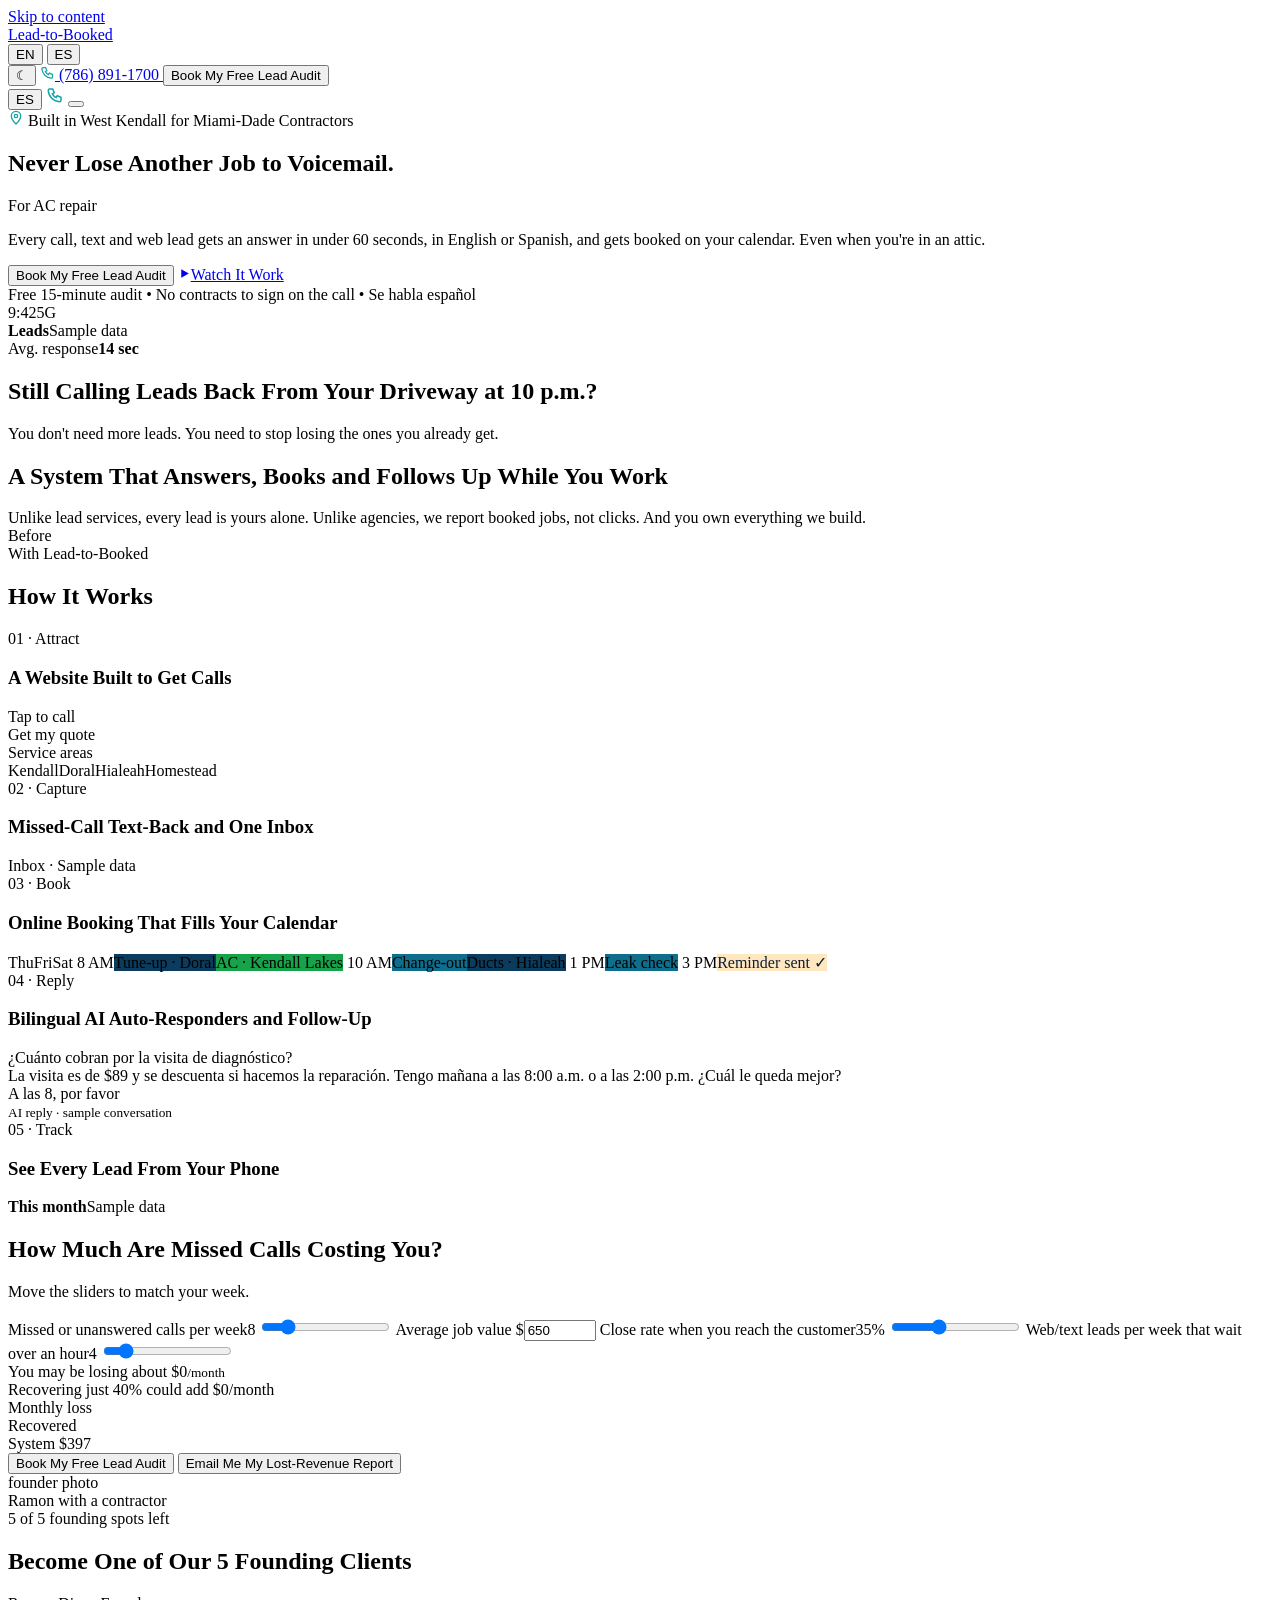
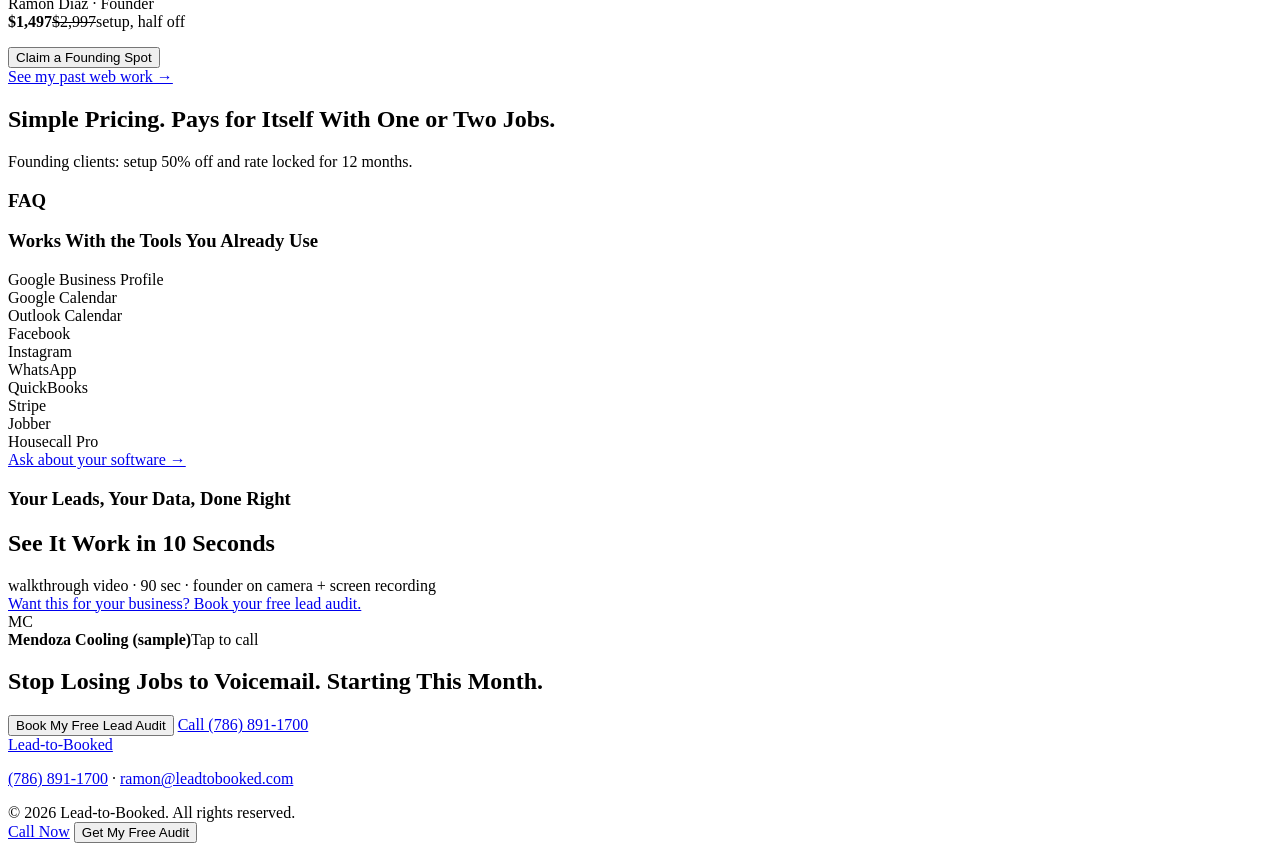
==== public/index.html @ a785ce0f "Add Lead-to-Booked landing page (static site for Netlify) Bilingual EN/ES one-page site with dark mo" ====
<!DOCTYPE html>
<html lang="en" data-theme="light">
<head>
<meta charset="utf-8">
<meta name="viewport" content="width=device-width, initial-scale=1, viewport-fit=cover">
<title>Lead-to-Booked · Never Lose Another Job to Voicemail | Miami-Dade Contractors</title>
<meta name="description" content="Every call, text and web lead answered in under 60 seconds, in English or Spanish, and booked on your calendar. Built in West Kendall for Miami-Dade contractors.">
<meta name="theme-color" content="#0B3C5D">
<link rel="icon" href="/favicon.svg" type="image/svg+xml">
<link rel="canonical" href="https://leadtobooked.com/">
<meta property="og:type" content="website">
<meta property="og:title" content="Lead-to-Booked · Never Lose Another Job to Voicemail">
<meta property="og:description" content="Missed calls turned into booked jobs, in English and Spanish. Free 15-minute lead audit for Miami-Dade contractors.">
<meta property="og:url" content="https://leadtobooked.com/">
<meta name="twitter:card" content="summary">
<script>
  // Apply saved theme/language before paint to avoid a flash.
  (function () {
    try {
      var th = localStorage.getItem('ltb-theme'); if (th) document.documentElement.setAttribute('data-theme', th);
      var lg = new URLSearchParams(location.search).get('lang') || localStorage.getItem('ltb-lang');
      if (lg === 'es' || lg === 'en') document.documentElement.lang = lg;
    } catch (e) {}
  })();
</script>
<link rel="preconnect" href="https://fonts.googleapis.com">
<link rel="preconnect" href="https://fonts.gstatic.com" crossorigin>
<link href="https://fonts.googleapis.com/css2?family=DM+Serif+Display&family=Inter:wght@300;400;500;600;700&display=swap" rel="stylesheet">
<link rel="stylesheet" href="/assets/css/styles.css">
<script type="application/ld+json">
{
  "@context": "https://schema.org",
  "@type": "ProfessionalService",
  "name": "Lead-to-Booked",
  "url": "https://leadtobooked.com/",
  "telephone": "+1-786-891-1700",
  "email": "ramon@leadtobooked.com",
  "areaServed": ["Kendall", "West Kendall", "Doral", "Hialeah", "Homestead", "Miami-Dade County"],
  "availableLanguage": ["English", "Spanish"],
  "founder": { "@type": "Person", "name": "Ramon Diaz" }
}
</script>
</head>
<body>
<a class="skip" href="#main" data-t="skip">Skip to content</a>

<!-- ================= Header ================= -->
<header class="hdr">
  <div class="hdr-in">
    <a href="#top" class="logo" aria-label="Lead-to-Booked home">
      <span class="logo-mark" aria-hidden="true"></span>
      <span class="logo-text">Lead-to-Booked</span>
    </a>
    <nav class="nav desk-only" aria-label="Main" data-list="nav"></nav>
    <div class="hdr-actions desk-only">
      <div class="lang-sw" role="group" aria-label="Language">
        <button type="button" data-set-lang="en" aria-pressed="true" aria-label="English">EN</button>
        <button type="button" data-set-lang="es" aria-pressed="false" aria-label="Español">ES</button>
      </div>
      <button type="button" class="icon-btn" data-toggle-theme aria-label="Toggle dark mode"><span data-theme-icon>☾</span></button>
      <a href="tel:+17868911700" class="phone">
        <span class="phone-dot" aria-hidden="true"><svg width="15" height="15" viewBox="0 0 24 24" fill="none" stroke="#14A3A8" stroke-width="2"><path d="M5 4h4l2 5-2.5 1.5a11 11 0 005 5L15 13l5 2v4a2 2 0 01-2 2A16 16 0 013 6a2 2 0 012-2"/></svg></span>
        <span class="phone-num">(786) 891-1700</span>
      </a>
      <button type="button" class="btn btn-cta" data-open-modal data-t="cta">Book My Free Lead Audit</button>
    </div>
    <div class="hdr-spacer mob-only"></div>
    <button type="button" class="mob-ctl mob-only" data-toggle-lang aria-label="Language / Idioma"><span data-other-lang>ES</span></button>
    <a href="tel:+17868911700" class="mob-ctl mob-call mob-only" aria-label="Call (786) 891-1700"><svg width="18" height="18" viewBox="0 0 24 24" fill="none" stroke="#14A3A8" stroke-width="2"><path d="M5 4h4l2 5-2.5 1.5a11 11 0 005 5L15 13l5 2v4a2 2 0 01-2 2A16 16 0 013 6a2 2 0 012-2"/></svg></a>
    <button type="button" class="mob-ctl burger mob-only" data-toggle-menu aria-label="Menu" aria-expanded="false" aria-controls="mmenu"><span></span><span></span><span></span></button>
  </div>
</header>

<div class="mmenu" id="mmenu" hidden>
  <nav aria-label="Mobile" data-list="nav" style="display:contents"></nav>
  <button type="button" class="btn btn-outline" data-toggle-theme><span data-theme-icon>☾</span>&nbsp;<span data-t="theme">Theme</span></button>
</div>

<main id="main">
<!-- ================= Hero ================= -->
<section id="top" class="hero">
  <div class="hero-in">
    <div class="hero-copy">
      <span class="badge">
        <svg width="16" height="16" viewBox="0 0 24 24" fill="none" stroke="#14A3A8" stroke-width="2" style="flex:none" aria-hidden="true"><path d="M12 21s-7-6.5-7-12a7 7 0 0114 0c0 5.5-7 12-7 12z"/><circle cx="12" cy="9" r="2.5"/></svg>
        <span data-t="badge">Built in West Kendall for Miami-Dade Contractors</span>
      </span>
      <div>
        <h1 data-t="h.0">Never Lose Another Job to Voicemail.</h1>
        <div class="for-line"><span data-t="forPre">For</span> <span class="trade" data-trade aria-live="off">AC repair</span></div>
      </div>
      <p class="hero-sub" data-t="heroSub">Every call, text and web lead gets an answer in under 60 seconds, in English or Spanish, and gets booked on your calendar. Even when you're in an attic.</p>
      <div class="hero-ctas">
        <button type="button" class="btn btn-cta btn-lg" data-open-modal data-t="cta">Book My Free Lead Audit</button>
        <a href="#demo" class="btn btn-outline btn-lg"><svg width="13" height="13" viewBox="0 0 24 24" fill="currentColor" aria-hidden="true"><path d="M6 4l14 8-14 8z"/></svg><span data-t="watch">Watch It Work</span></a>
      </div>
      <div class="micro" data-t="micro">Free 15-minute audit • No contracts to sign on the call • Se habla español</div>
      <div class="guar" data-list="guar"></div>
    </div>

    <div class="hero-vis" aria-hidden="true">
      <div class="phone-frame">
        <div class="phone-screen">
          <div class="status-bar"><span>9:42</span><span class="notch"></span><span>5G</span></div>
          <div class="feed-head"><b data-t="leads">Leads</b><span data-t="sample">Sample data</span></div>
          <div class="feed" data-list="feed"></div>
        </div>
      </div>
      <div class="float-stat"><span data-t="avgResp">Avg. response</span><b>14 sec</b></div>
    </div>
  </div>
</section>

<!-- ================= Problem ================= -->
<section class="section bg-alt problem">
  <div class="wrap">
    <h2 class="h2" data-t="probH2">Still Calling Leads Back From Your Driveway at 10 p.m.?</h2>
    <div class="pains" data-list="pains"></div>
    <p class="bridge" data-t="bridge">You don't need more leads. You need to stop losing the ones you already get.</p>
  </div>
</section>

<!-- ================= Solution ================= -->
<section class="section">
  <div class="wrap split">
    <div class="stack">
      <h2 class="h2" data-t="solH2">A System That Answers, Books and Follows Up While You Work</h2>
      <div class="stack" data-list="solP"></div>
      <div class="uvp" data-t="uvp">Unlike lead services, every lead is yours alone. Unlike agencies, we report booked jobs, not clicks. And you own everything we build.</div>
    </div>
    <div class="stack">
      <div class="card ba">
        <div class="ba-label-bad" data-t="before">Before</div>
        <div data-list="beforeS"></div>
      </div>
      <div class="card ba ba-after">
        <div class="eyebrow" data-t="after">With Lead-to-Booked</div>
        <div class="after-flow" data-list="afterS"></div>
      </div>
    </div>
  </div>
</section>

<!-- ================= How it works ================= -->
<section id="how" class="section bg-alt how">
  <div class="wrap">
    <div class="how-head">
      <h2 class="h2 center" data-t="howH2">How It Works</h2>
      <div class="stepper" data-list="steps"></div>
    </div>

    <div class="feature">
      <div class="feature-copy">
        <div class="eyebrow" data-t="f1.k">01 · Attract</div>
        <h3 data-t="f1.title">A Website Built to Get Calls</h3>
        <p class="p17" data-t="f1.body"></p>
        <div class="metric" data-t="f1.metric"></div>
      </div>
      <div class="card feature-vis vis-site" aria-hidden="true">
        <div class="mini-phone">
          <div class="mini-hero"><i></i><i></i></div>
          <div class="mini-body">
            <div class="mini-cta" data-t="tapCall">Tap to call</div>
            <div class="mini-field"></div><div class="mini-field"></div>
            <div class="mini-btn" data-t="getQuote">Get my quote</div>
            <div class="mini-lbl" data-t="areas">Service areas</div>
            <div class="mini-tags"><span>Kendall</span><span>Doral</span><span>Hialeah</span><span>Homestead</span></div>
          </div>
        </div>
      </div>
    </div>

    <div class="feature rev">
      <div class="feature-copy">
        <div class="eyebrow" data-t="f2.k">02 · Capture</div>
        <h3 data-t="f2.title">Missed-Call Text-Back and One Inbox</h3>
        <p class="p17" data-t="f2.body"></p>
        <div class="metric" data-t="f2.metric"></div>
      </div>
      <div class="card feature-vis vis-inbox" aria-hidden="true">
        <div class="inbox-h"><span data-t="inbox" style="font:inherit;color:inherit">Inbox</span> <span>· <span data-t="sample">Sample data</span></span></div>
        <div data-list="inbox"></div>
      </div>
    </div>

    <div class="feature">
      <div class="feature-copy">
        <div class="eyebrow" data-t="f3.k">03 · Book</div>
        <h3 data-t="f3.title">Online Booking That Fills Your Calendar</h3>
        <p class="p17" data-t="f3.body"></p>
        <div class="metric" data-t="f3.metric"></div>
      </div>
      <div class="card feature-vis vis-cal" aria-hidden="true">
        <span></span><span class="d" data-t="calDays.0">Thu</span><span class="d" data-t="calDays.1">Fri</span><span class="d" data-t="calDays.2">Sat</span>
        <span class="h">8 AM</span><span class="ev" style="background:#0B3C5D">Tune-up · Doral</span><span class="ev" style="background:#16A34A">AC · Kendall Lakes</span><span class="e"></span>
        <span class="h">10 AM</span><span class="e"></span><span class="ev" style="background:#0E6E8C">Change-out</span><span class="ev" style="background:#0B3C5D">Ducts · Hialeah</span>
        <span class="h">1 PM</span><span class="ev" style="background:#0E6E8C">Leak check</span><span class="e"></span><span class="e"></span>
        <span class="h">3 PM</span><span class="e"></span><span class="ev" style="background:#FFE7BF;color:#0F1E33" data-t="reminder">Reminder sent ✓</span><span class="e"></span>
      </div>
    </div>

    <div class="feature rev">
      <div class="feature-copy">
        <div class="eyebrow" data-t="f4.k">04 · Reply</div>
        <h3 data-t="f4.title">Bilingual AI Auto-Responders and Follow-Up</h3>
        <p class="p17" data-t="f4.body"></p>
        <div class="metric" data-t="f4.metric"></div>
      </div>
      <div class="card feature-vis vis-chat" aria-hidden="true">
        <div class="bub me">¿Cuánto cobran por la visita de diagnóstico?</div>
        <div class="bub them">La visita es de $89 y se descuenta si hacemos la reparación. Tengo mañana a las 8:00 a.m. o a las 2:00 p.m. ¿Cuál le queda mejor?</div>
        <div class="bub me">A las 8, por favor</div>
        <small data-t="aiSample">AI reply · sample conversation</small>
      </div>
    </div>

    <div class="feature">
      <div class="feature-copy">
        <div class="eyebrow" data-t="f5.k">05 · Track</div>
        <h3 data-t="f5.title">See Every Lead From Your Phone</h3>
        <p class="p17" data-t="f5.body"></p>
        <div class="metric" data-t="f5.metric"></div>
      </div>
      <div class="card feature-vis vis-dash" aria-hidden="true">
        <div class="dash-h"><b data-t="dash.title">This month</b><span data-t="sample">Sample data</span></div>
        <div class="dash-grid" data-list="dash"></div>
      </div>
    </div>
  </div>
</section>

<!-- ================= Calculator ================= -->
<section id="calculator" class="section calc">
  <div class="wrap">
    <div class="center">
      <h2 class="h2" data-t="calcH2">How Much Are Missed Calls Costing You?</h2>
      <p class="calc-sub" data-t="calcSub">Move the sliders to match your week.</p>
    </div>
    <div class="card calc-box">
      <div class="calc-in">
        <label><span class="calc-lbl"><span data-t="c1">Missed or unanswered calls per week</span><output data-out="missed">8</output></span>
          <input type="range" min="0" max="50" value="8" data-calc="missed"></label>
        <label><span class="calc-lbl"><span data-t="c2">Average job value</span></span>
          <span class="money"><span>$</span><input type="number" inputmode="numeric" min="50" max="50000" value="650" data-calc="job"></span></label>
        <label><span class="calc-lbl"><span data-t="c3">Close rate when you reach the customer</span><output><span data-out="close">35</span>%</output></span>
          <input type="range" min="10" max="80" value="35" data-calc="close"></label>
        <label><span class="calc-lbl"><span data-t="c4">Web/text leads per week that wait over an hour</span><output data-out="slow">4</output></span>
          <input type="range" min="0" max="30" value="4" data-calc="slow"></label>
      </div>
      <div class="calc-out" aria-live="polite">
        <div><span class="lbl" data-t="lose">You may be losing about</span>
          <span class="big-loss"><span data-out="lostM">$0</span><small data-t="perMo">/month</small></span>
          <span class="yr" data-out="lostY"></span></div>
        <div><span class="lbl" data-t="recover">Recovering just 40% could add</span>
          <span class="rec"><span data-out="recM">$0</span><span data-t="perMo">/month</span></span></div>
        <div class="bars" aria-hidden="true">
          <div class="bar-row"><span data-t="barLoss">Monthly loss</span><i data-bar="lost" style="background:#F2545B"></i></div>
          <div class="bar-row"><span data-t="barRec">Recovered</span><i data-bar="rec" style="background:#16A34A"></i></div>
          <div class="bar-row"><span data-t="barFee">System $397</span><i data-bar="fee" style="background:#14A3A8"></i></div>
        </div>
        <div class="payback" data-out="payback"></div>
        <div class="btn-row">
          <button type="button" class="btn btn-cta" data-open-modal data-t="cta">Book My Free Lead Audit</button>
          <button type="button" class="btn btn-outline btn-wrap" data-open-modal data-t="report">Email Me My Lost-Revenue Report</button>
        </div>
        <div class="fine" data-t="disclaimer"></div>
      </div>
    </div>
  </div>
</section>

<!-- ================= Founding clients ================= -->
<section id="about" class="section bg-alt">
  <div class="wrap split">
    <div class="photo-ph">founder photo<br>Ramon with a contractor</div>
    <div class="stack">
      <div class="spots" data-spots>5 of 5 founding spots left</div>
      <h2 class="h2" data-t="foundH2">Become One of Our 5 Founding Clients</h2>
      <p class="p17" data-t="bio"></p>
      <div class="founder-name">Ramon Diaz · <span data-t="founder">Founder</span></div>
      <div class="card offer">
        <div class="offer-price"><b>$1,497</b><s>$2,997</s><span data-t="halfOff">setup, half off</span></div>
        <p data-t="foundTerms"></p>
        <button type="button" class="btn btn-cta" data-open-modal data-t="claim">Claim a Founding Spot</button>
      </div>
      <a href="#" class="lnk" data-t="portfolio">See my past web work →</a>
    </div>
  </div>
</section>

<!-- ================= Pricing ================= -->
<section id="pricing" class="section pricing">
  <div class="wrap">
    <h2 class="h2 center" data-t="priceH2">Simple Pricing. Pays for Itself With One or Two Jobs.</h2>
    <div class="banner" data-t="banner">Founding clients: setup 50% off and rate locked for 12 months.</div>
    <div class="tiers" data-list="tiers"></div>
    <div class="guar-row" data-list="guarRow"></div>
    <div id="faq" class="faq">
      <h3 data-t="faqH">FAQ</h3>
      <div data-list="faqs"></div>
      <p class="usage" data-t="usage"></p>
    </div>
  </div>
</section>

<!-- ================= Integrations & Trust ================= -->
<section class="bg-alt">
  <div class="wrap split trust-sec">
    <div class="stack">
      <h3 data-t="intH">Works With the Tools You Already Use</h3>
      <div class="ints">
        <div>Google Business Profile</div><div>Google Calendar</div><div>Outlook Calendar</div><div>Facebook</div><div>Instagram</div>
        <div>WhatsApp</div><div>QuickBooks</div><div>Stripe</div><div>Jobber</div><div>Housecall Pro</div>
      </div>
      <a href="#" class="lnk" data-open-modal data-t="askSoft">Ask about your software →</a>
    </div>
    <div class="stack">
      <h3 data-t="trustH">Your Leads, Your Data, Done Right</h3>
      <div class="trust-list" data-list="trust"></div>
    </div>
  </div>
</section>

<!-- ================= Live demo ================= -->
<section id="demo" class="section">
  <div class="wrap split">
    <div class="stack">
      <h2 class="h2" data-t="demoH2">See It Work in 10 Seconds</h2>
      <p class="p17" data-t="demoP"></p>
      <div class="demo-steps" data-list="demoSteps"></div>
      <div class="video-ph" data-t="videoPh">walkthrough video · 90 sec · founder on camera + screen recording</div>
      <a href="#" class="lnk" data-open-modal data-t="demoLink">Want this for your business? Book your free lead audit.</a>
    </div>
    <div class="demo-phone">
      <div class="phone-frame">
        <div class="phone-screen">
          <div class="demo-top">
            <span class="demo-av" aria-hidden="true">MC</span>
            <div><b>Mendoza Cooling (<span data-t="sampleLc">sample</span>)</b><span data-demo-status>Tap to call</span></div>
          </div>
          <div class="demo-body" aria-live="polite" data-demo-body></div>
        </div>
      </div>
    </div>
  </div>
</section>

<!-- ================= Final CTA ================= -->
<section class="final">
  <div class="final-in">
    <h2 data-t="finalH2">Stop Losing Jobs to Voicemail. Starting This Month.</h2>
    <p data-t="finalP"></p>
    <div class="btns">
      <button type="button" class="btn btn-cta btn-xl" data-open-modal data-t="cta">Book My Free Lead Audit</button>
      <a href="tel:+17868911700" class="btn btn-white btn-xl" data-t="callNum">Call (786) 891-1700</a>
    </div>
    <div class="final-trust" data-list="finalTrust"></div>
  </div>
</section>
</main>

<!-- ================= Footer ================= -->
<footer class="foot">
  <div class="wrap">
    <div class="foot-grid">
      <div class="foot-brand">
        <a href="#top" class="logo"><span class="logo-mark" aria-hidden="true"></span><span class="logo-text" style="font-size:16px">Lead-to-Booked</span></a>
        <p data-t="tagline"></p>
        <p data-t="area"></p>
        <p class="contact"><a href="tel:+17868911700">(786) 891-1700</a> · <a href="mailto:ramon@leadtobooked.com">ramon@leadtobooked.com</a></p>
      </div>
      <div style="display:contents" data-list="footCols"></div>
    </div>
    <div class="foot-bot">© <span data-year>2026</span> Lead-to-Booked. <span data-t="rights">All rights reserved.</span></div>
  </div>
</footer>

<!-- ================= Mobile sticky bar ================= -->
<div class="mbar">
  <a href="tel:+17868911700" class="btn btn-outline" data-t="callNow">Call Now</a>
  <button type="button" class="btn btn-cta" data-open-modal data-t="getAudit">Get My Free Audit</button>
</div>

<!-- ================= Booking modal (Netlify Form) ================= -->
<div class="modal" id="modal" hidden>
  <div class="dialog" role="dialog" aria-modal="true" aria-labelledby="modal-title">
    <div class="dialog-h">
      <div><span class="eyebrow" data-step-label>Step 1 of 2</span><h2 id="modal-title" data-t="modalH">Book Your Free Lead Audit</h2></div>
      <button type="button" class="close-x" data-close-modal aria-label="Close">×</button>
    </div>

    <form name="lead-audit" method="POST" action="/thanks.html" data-netlify="true" netlify-honeypot="bot-field" id="audit-form" novalidate>
      <input type="hidden" name="form-name" value="lead-audit">
      <p hidden><label>Don't fill this out: <input name="bot-field"></label></p>
      <input type="hidden" name="preferred_language" value="en">
      <input type="hidden" name="site_language" value="en">
      <input type="hidden" name="audit_day" value="">
      <input type="hidden" name="audit_time" value="">

      <fieldset class="form-step" data-step="1">
        <legend class="sr-only" data-t="modalH">Book Your Free Lead Audit</legend>
        <div class="fields">
          <label><span data-t="fields.0.label">Full name</span><input type="text" name="name" autocomplete="name" required data-ph="fields.0.ph" placeholder="Carlos Mendoza"></label>
          <label><span data-t="fields.1.label">Mobile phone</span><input type="tel" name="phone" autocomplete="tel" required data-ph="fields.1.ph" placeholder="(305) 555-0100"></label>
          <label><span data-t="fields.2.label">Email</span><input type="email" name="email" autocomplete="email" required data-ph="fields.2.ph" placeholder="you@company.com"></label>
          <label><span data-t="fields.3.label">Business name</span><input type="text" name="business" autocomplete="organization" data-ph="fields.3.ph" placeholder="Mendoza Cooling &amp; Air"></label>
          <label><span data-t="trade">Trade</span>
            <select name="trade"><option>AC/HVAC</option><option>Plumbing</option><option>Roofing</option><option>Pool</option><option>Remodeling</option><option>Electrical</option><option>Other</option></select></label>
          <label><span data-t="missedWk">Missed calls per week</span>
            <select name="missed_calls_per_week"><option value="0-5">0–5</option><option value="6-15">6–15</option><option value="16+">16+</option><option value="not-sure" data-t="notSure">Not sure</option></select></label>
        </div>
        <div class="pref" role="group"><span data-t="prefLang">Preferred language</span>
          <button type="button" class="chip-btn" data-flang="en" aria-pressed="true">English</button>
          <button type="button" class="chip-btn" data-flang="es" aria-pressed="false">Español</button>
        </div>
        <label class="consent"><input type="checkbox" name="sms_consent" value="yes"><span data-t="consent">I agree to get text messages from Lead-to-Booked about my audit. Message and data rates may apply. Reply STOP to opt out.</span></label>
        <p class="form-err" data-err1 role="alert" hidden></p>
        <button type="button" class="btn btn-cta btn-lg" data-next data-t="pickTime">Pick a Time →</button>
        <div class="form-links"><a href="#" data-t="privacy">Privacy Policy</a> · <a href="#" data-t="smsTerms">SMS Terms</a></div>
      </fieldset>

      <fieldset class="form-step" data-step="2" hidden>
        <legend class="sr-only">Pick a time</legend>
        <div class="days" role="group" aria-label="Day" data-list="days"></div>
        <div class="slots" role="group" aria-label="Time" data-list="slots"></div>
        <label class="inperson"><input type="checkbox" name="in_person_visit" value="yes"><span data-t="inPerson">I'd rather have an in-person visit</span></label>
        <p class="form-err" data-err2 role="alert" hidden></p>
        <div class="step-nav">
          <button type="button" class="btn btn-outline" data-back aria-label="Back">←</button>
          <button type="submit" class="btn btn-cta" data-submit data-t="confirmBtn">Confirm My Audit</button>
        </div>
      </fieldset>
    </form>

    <div class="done" data-step="3" aria-live="polite" hidden>
      <i aria-hidden="true">✓</i>
      <b data-t="youBooked">You're booked.</b>
      <span data-confirm-text></span>
      <button type="button" class="btn btn-outline" data-close-modal data-t="done">Done</button>
    </div>
  </div>
</div>

<script src="/assets/js/i18n.js"></script>
<script src="/assets/js/main.js"></script>
</body>
</html>
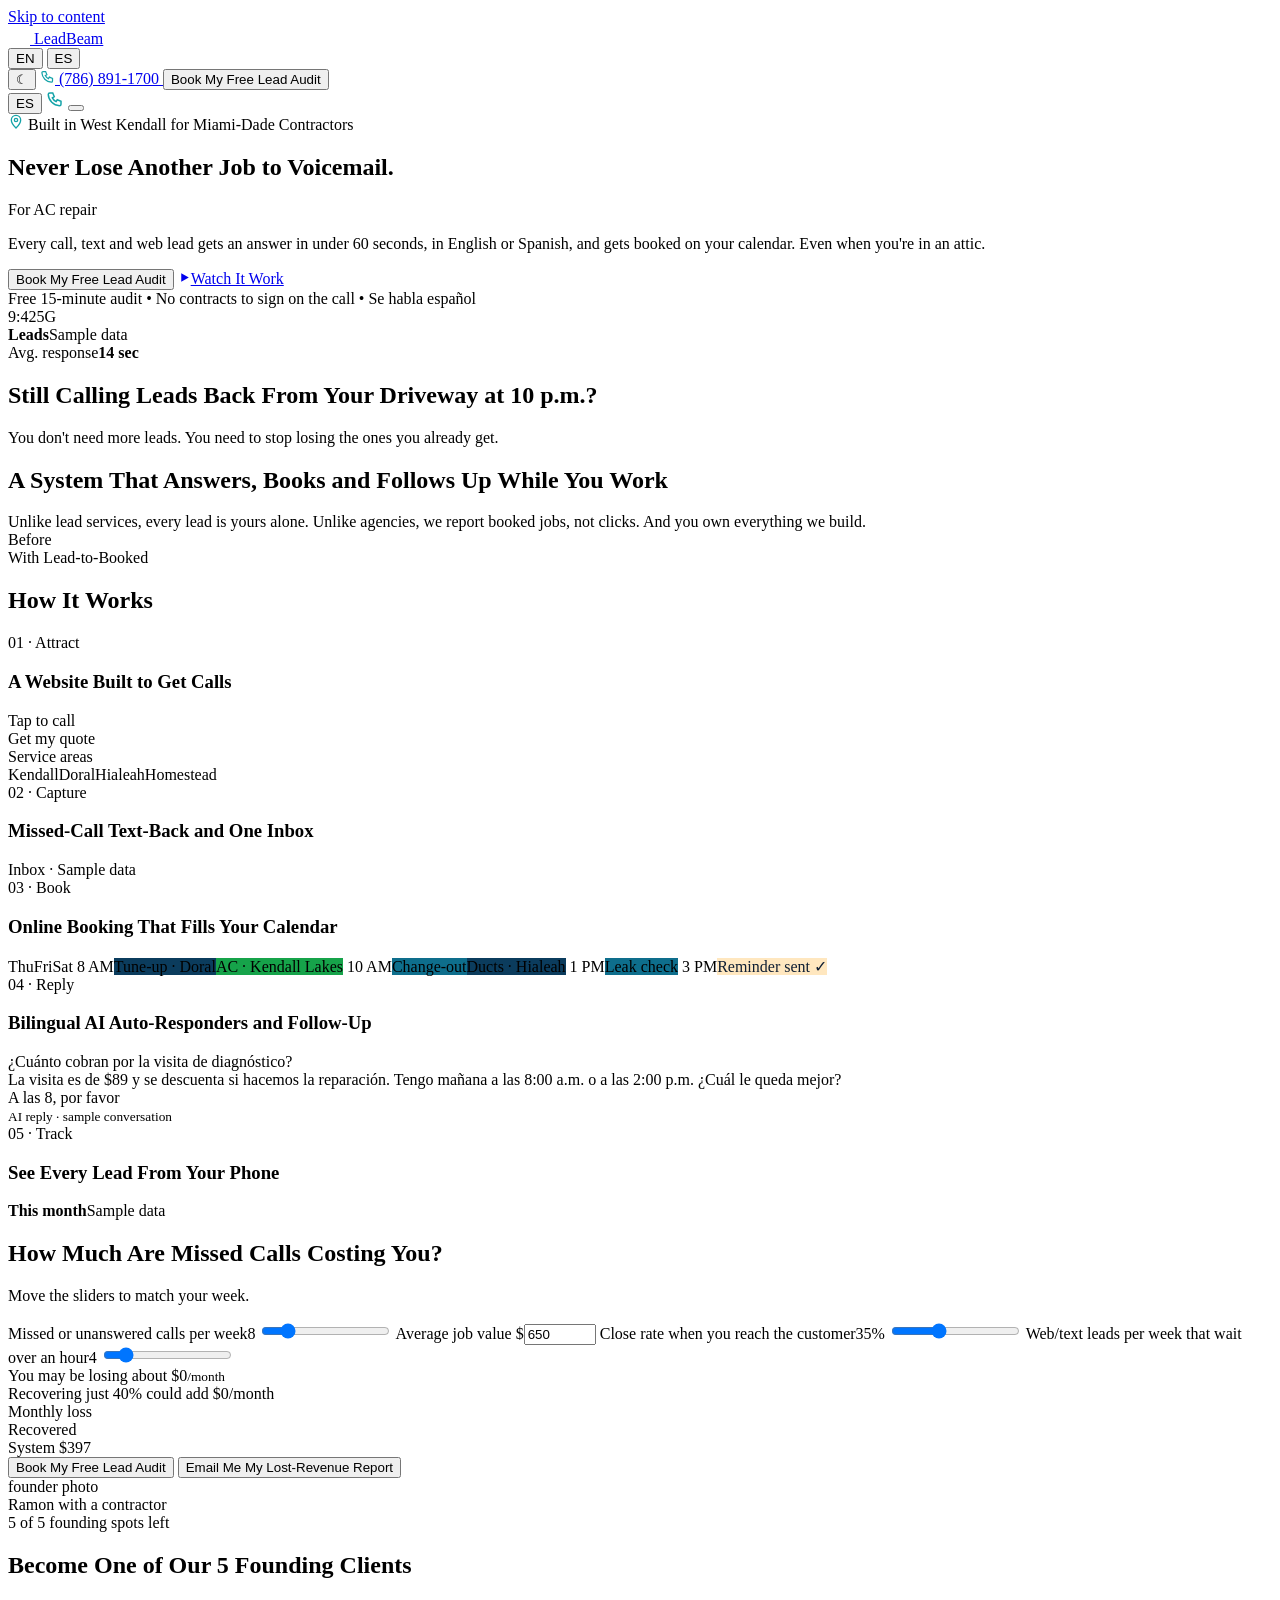
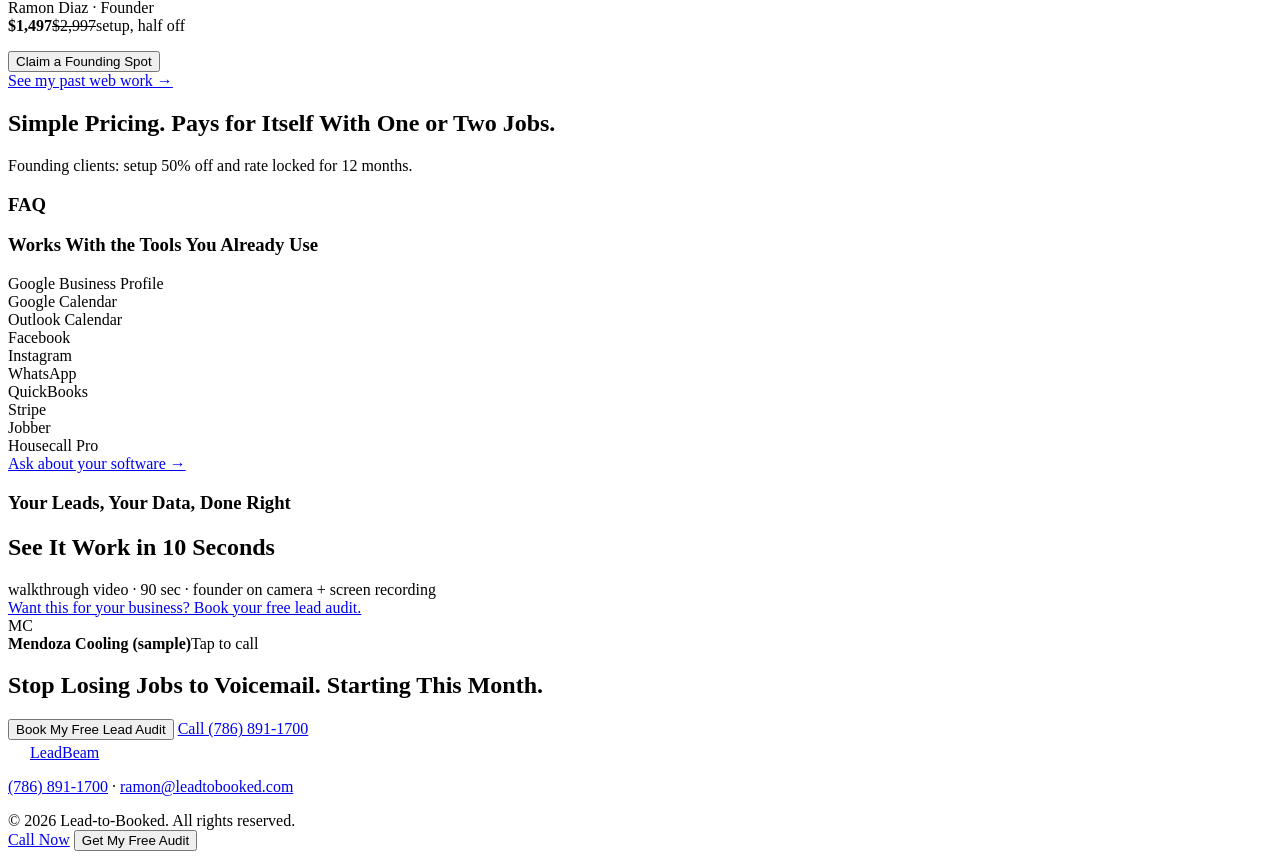
==== commit e285cd24: "Replace logo with LeadBeam wordmark (option B1) - Header and footer on the landing page and Word2Vec" ====
--- a/public/index.html
+++ b/public/index.html
@@ -7,12 +7,18 @@
 <meta name="description" content="Every call, text and web lead answered in under 60 seconds, in English or Spanish, and booked on your calendar. Built in West Kendall for Miami-Dade contractors.">
 <meta name="theme-color" content="#0B3C5D">
 <link rel="icon" href="/favicon.svg" type="image/svg+xml">
+<link rel="icon" href="/favicon-32.png" sizes="32x32" type="image/png">
+<link rel="apple-touch-icon" href="/apple-touch-icon.png">
 <link rel="canonical" href="https://leadtobooked.com/">
 <meta property="og:type" content="website">
 <meta property="og:title" content="Lead-to-Booked · Never Lose Another Job to Voicemail">
 <meta property="og:description" content="Missed calls turned into booked jobs, in English and Spanish. Free 15-minute lead audit for Miami-Dade contractors.">
 <meta property="og:url" content="https://leadtobooked.com/">
-<meta name="twitter:card" content="summary">
+<meta property="og:image" content="https://leadtobooked.com/og-image.png">
+<meta property="og:image:width" content="1200">
+<meta property="og:image:height" content="630">
+<meta name="twitter:card" content="summary_large_image">
+<meta name="twitter:image" content="https://leadtobooked.com/og-image.png">
 <script>
   // Apply saved theme/language before paint to avoid a flash.
   (function () {
@@ -25,7 +31,7 @@
 </script>
 <link rel="preconnect" href="https://fonts.googleapis.com">
 <link rel="preconnect" href="https://fonts.gstatic.com" crossorigin>
-<link href="https://fonts.googleapis.com/css2?family=DM+Serif+Display&family=Inter:wght@300;400;500;600;700&display=swap" rel="stylesheet">
+<link href="https://fonts.googleapis.com/css2?family=DM+Serif+Display&family=Inter:wght@300;400;500;600;700;800&display=swap" rel="stylesheet">
 <link rel="stylesheet" href="/assets/css/styles.css">
 <script type="application/ld+json">
 {
@@ -47,9 +53,9 @@
 <!-- ================= Header ================= -->
 <header class="hdr">
   <div class="hdr-in">
-    <a href="#top" class="logo" aria-label="Lead-to-Booked home">
-      <span class="logo-mark" aria-hidden="true"></span>
-      <span class="logo-text">Lead-to-Booked</span>
+    <a href="#top" class="logo" aria-label="LeadBeam home">
+      <svg class="logo-lines" viewBox="0 0 22 18" width="22" height="18" aria-hidden="true"><path d="M2 4h11M6 9h14M2 14h11"/></svg>
+      <span class="logo-word">Lead<span class="logo-grad">Beam</span></span>
     </a>
     <nav class="nav desk-only" aria-label="Main" data-list="nav"></nav>
     <div class="hdr-actions desk-only">
@@ -364,7 +370,7 @@
   <div class="wrap">
     <div class="foot-grid">
       <div class="foot-brand">
-        <a href="#top" class="logo"><span class="logo-mark" aria-hidden="true"></span><span class="logo-text" style="font-size:16px">Lead-to-Booked</span></a>
+        <a href="#top" class="logo" aria-label="LeadBeam, back to top"><svg class="logo-lines" viewBox="0 0 22 18" width="22" height="18" aria-hidden="true"><path d="M2 4h11M6 9h14M2 14h11"/></svg><span class="logo-word">Lead<span class="logo-grad">Beam</span></span></a>
         <p data-t="tagline"></p>
         <p data-t="area"></p>
         <p class="contact"><a href="tel:+17868911700">(786) 891-1700</a> · <a href="mailto:ramon@leadtobooked.com">ramon@leadtobooked.com</a></p>
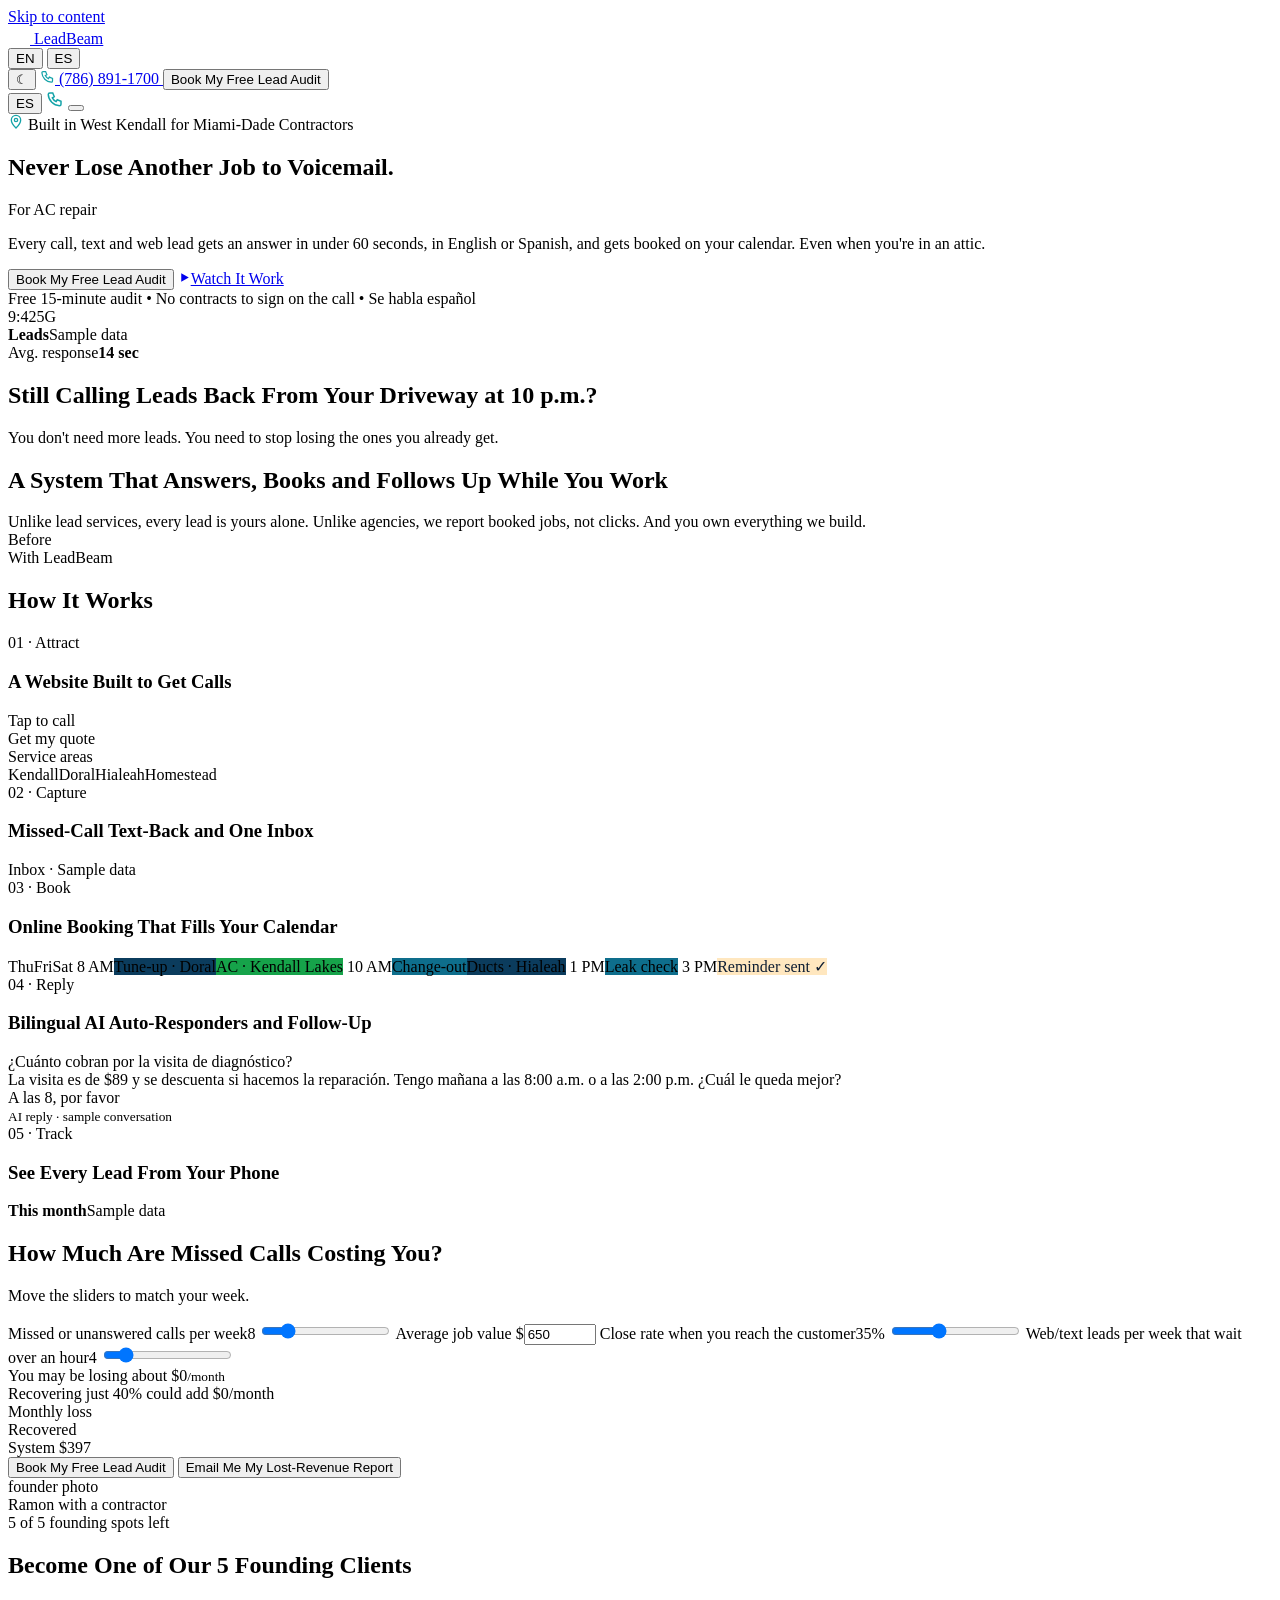
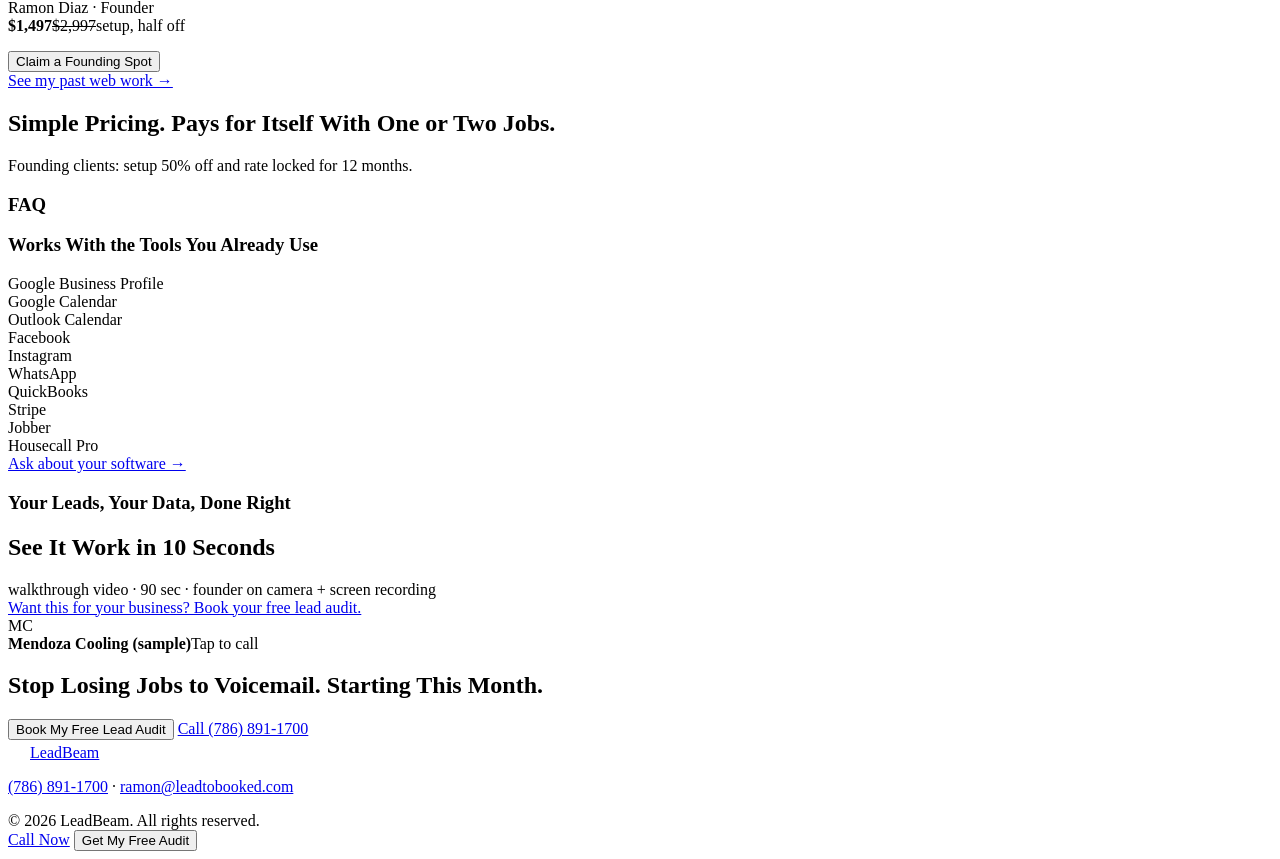
==== commit 0cf89983: "Rename brand from Lead-to-Booked to LeadBeam across the site Updates page titles, Open Graph/Schema." ====
--- a/public/index.html
+++ b/public/index.html
@@ -3,7 +3,7 @@
 <head>
 <meta charset="utf-8">
 <meta name="viewport" content="width=device-width, initial-scale=1, viewport-fit=cover">
-<title>Lead-to-Booked · Never Lose Another Job to Voicemail | Miami-Dade Contractors</title>
+<title>LeadBeam · Never Lose Another Job to Voicemail | Miami-Dade Contractors</title>
 <meta name="description" content="Every call, text and web lead answered in under 60 seconds, in English or Spanish, and booked on your calendar. Built in West Kendall for Miami-Dade contractors.">
 <meta name="theme-color" content="#0B3C5D">
 <link rel="icon" href="/favicon.svg" type="image/svg+xml">
@@ -11,7 +11,7 @@
 <link rel="apple-touch-icon" href="/apple-touch-icon.png">
 <link rel="canonical" href="https://leadtobooked.com/">
 <meta property="og:type" content="website">
-<meta property="og:title" content="Lead-to-Booked · Never Lose Another Job to Voicemail">
+<meta property="og:title" content="LeadBeam · Never Lose Another Job to Voicemail">
 <meta property="og:description" content="Missed calls turned into booked jobs, in English and Spanish. Free 15-minute lead audit for Miami-Dade contractors.">
 <meta property="og:url" content="https://leadtobooked.com/">
 <meta property="og:image" content="https://leadtobooked.com/og-image.png">
@@ -37,7 +37,7 @@
 {
   "@context": "https://schema.org",
   "@type": "ProfessionalService",
-  "name": "Lead-to-Booked",
+  "name": "LeadBeam",
   "url": "https://leadtobooked.com/",
   "telephone": "+1-786-891-1700",
   "email": "ramon@leadtobooked.com",
@@ -140,7 +140,7 @@
         <div data-list="beforeS"></div>
       </div>
       <div class="card ba ba-after">
-        <div class="eyebrow" data-t="after">With Lead-to-Booked</div>
+        <div class="eyebrow" data-t="after">With LeadBeam</div>
         <div class="after-flow" data-list="afterS"></div>
       </div>
     </div>
@@ -377,7 +377,7 @@
       </div>
       <div style="display:contents" data-list="footCols"></div>
     </div>
-    <div class="foot-bot">© <span data-year>2026</span> Lead-to-Booked. <span data-t="rights">All rights reserved.</span></div>
+    <div class="foot-bot">© <span data-year>2026</span> LeadBeam. <span data-t="rights">All rights reserved.</span></div>
   </div>
 </footer>
 
@@ -419,7 +419,7 @@
           <button type="button" class="chip-btn" data-flang="en" aria-pressed="true">English</button>
           <button type="button" class="chip-btn" data-flang="es" aria-pressed="false">Español</button>
         </div>
-        <label class="consent"><input type="checkbox" name="sms_consent" value="yes"><span data-t="consent">I agree to get text messages from Lead-to-Booked about my audit. Message and data rates may apply. Reply STOP to opt out.</span></label>
+        <label class="consent"><input type="checkbox" name="sms_consent" value="yes"><span data-t="consent">I agree to get text messages from LeadBeam about my audit. Message and data rates may apply. Reply STOP to opt out.</span></label>
         <p class="form-err" data-err1 role="alert" hidden></p>
         <button type="button" class="btn btn-cta btn-lg" data-next data-t="pickTime">Pick a Time →</button>
         <div class="form-links"><a href="#" data-t="privacy">Privacy Policy</a> · <a href="#" data-t="smsTerms">SMS Terms</a></div>
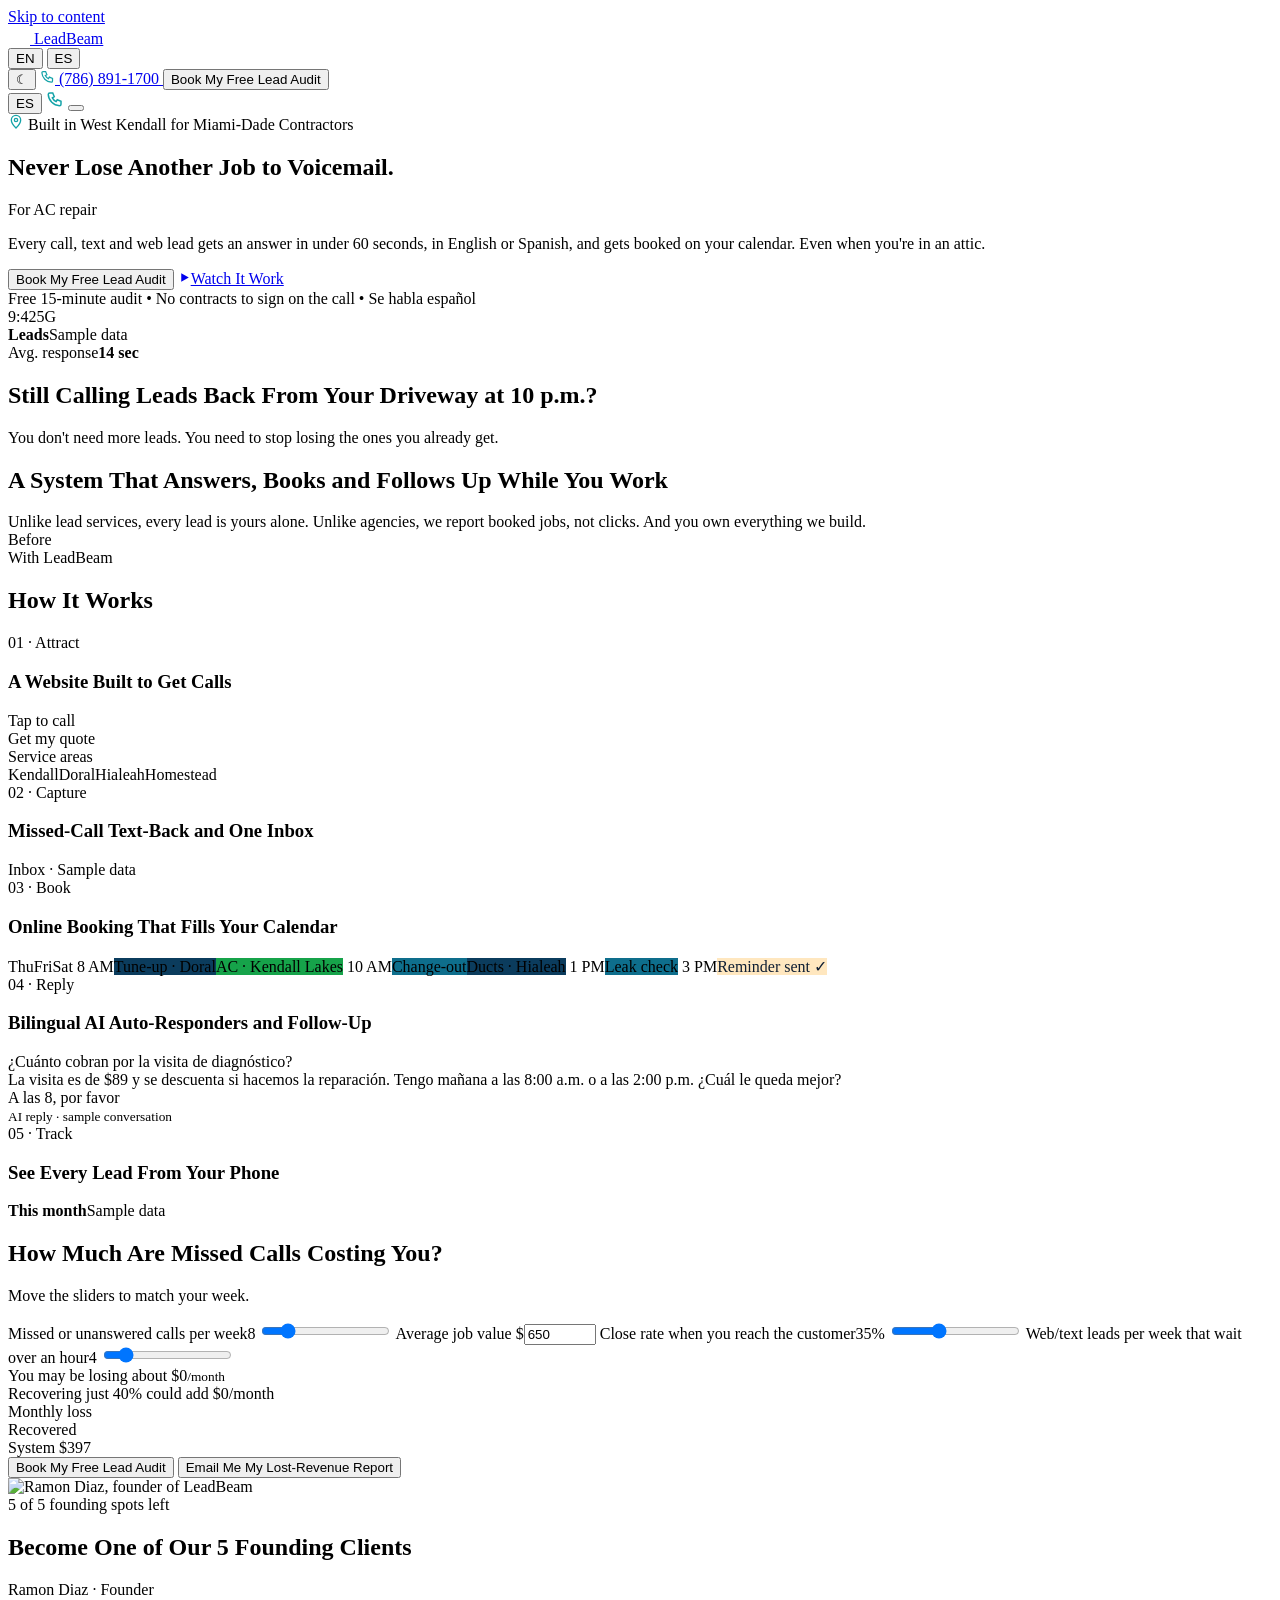
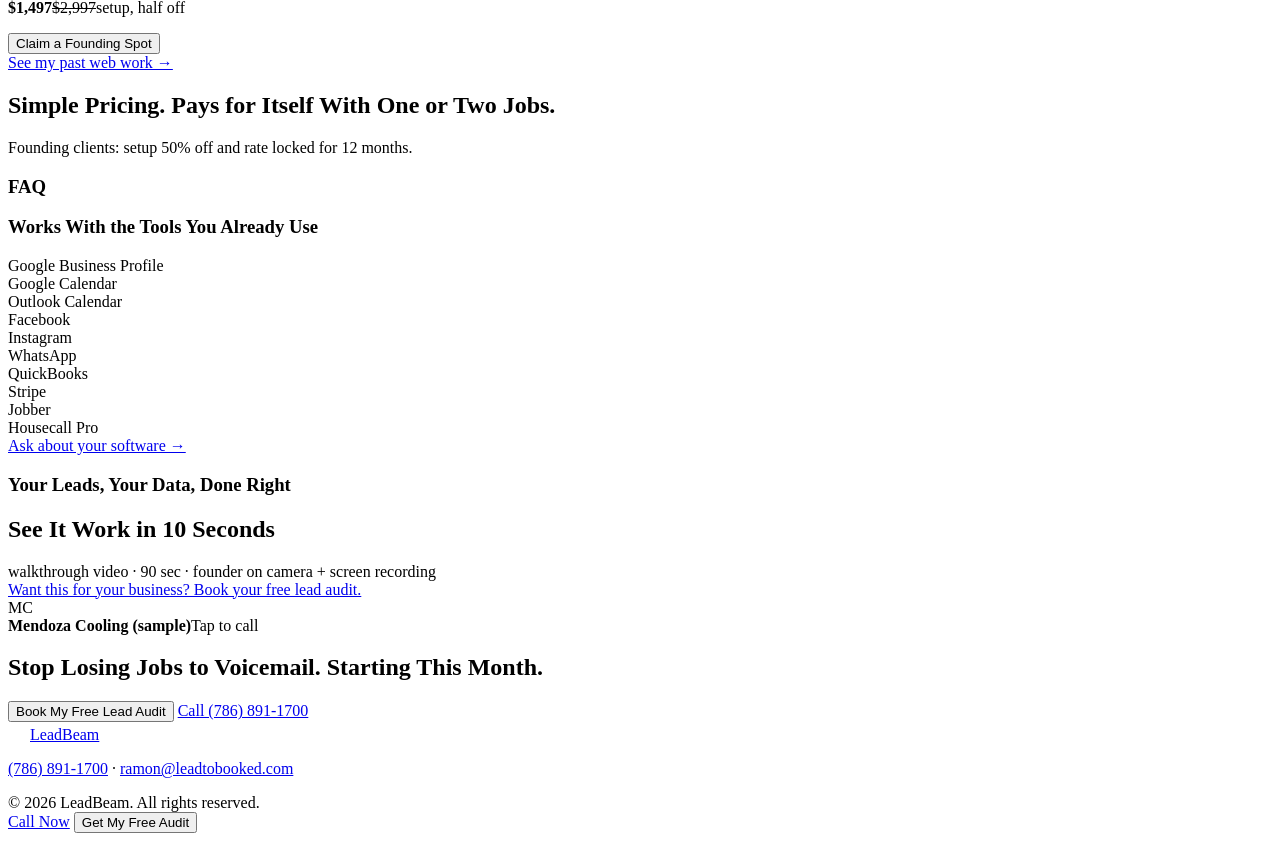
==== commit b03345f1: "Add founder photo to the Founding Clients section Responsive WebP + JPEG (640/960w), lazy-loaded, me" ====
--- a/public/index.html
+++ b/public/index.html
@@ -278,7 +278,10 @@
 <!-- ================= Founding clients ================= -->
 <section id="about" class="section bg-alt">
   <div class="wrap split">
-    <div class="photo-ph">founder photo<br>Ramon with a contractor</div>
+    <picture class="founder-photo">
+      <source type="image/webp" srcset="/assets/img/founder-640.webp 640w, /assets/img/founder-960.webp 960w" sizes="(max-width: 860px) 90vw, 460px">
+      <img src="/assets/img/founder-640.jpg" srcset="/assets/img/founder-640.jpg 640w, /assets/img/founder-960.jpg 960w" sizes="(max-width: 860px) 90vw, 460px" width="640" height="857" loading="lazy" decoding="async" alt="Ramon Diaz, founder of LeadBeam">
+    </picture>
     <div class="stack">
       <div class="spots" data-spots>5 of 5 founding spots left</div>
       <h2 class="h2" data-t="foundH2">Become One of Our 5 Founding Clients</h2>
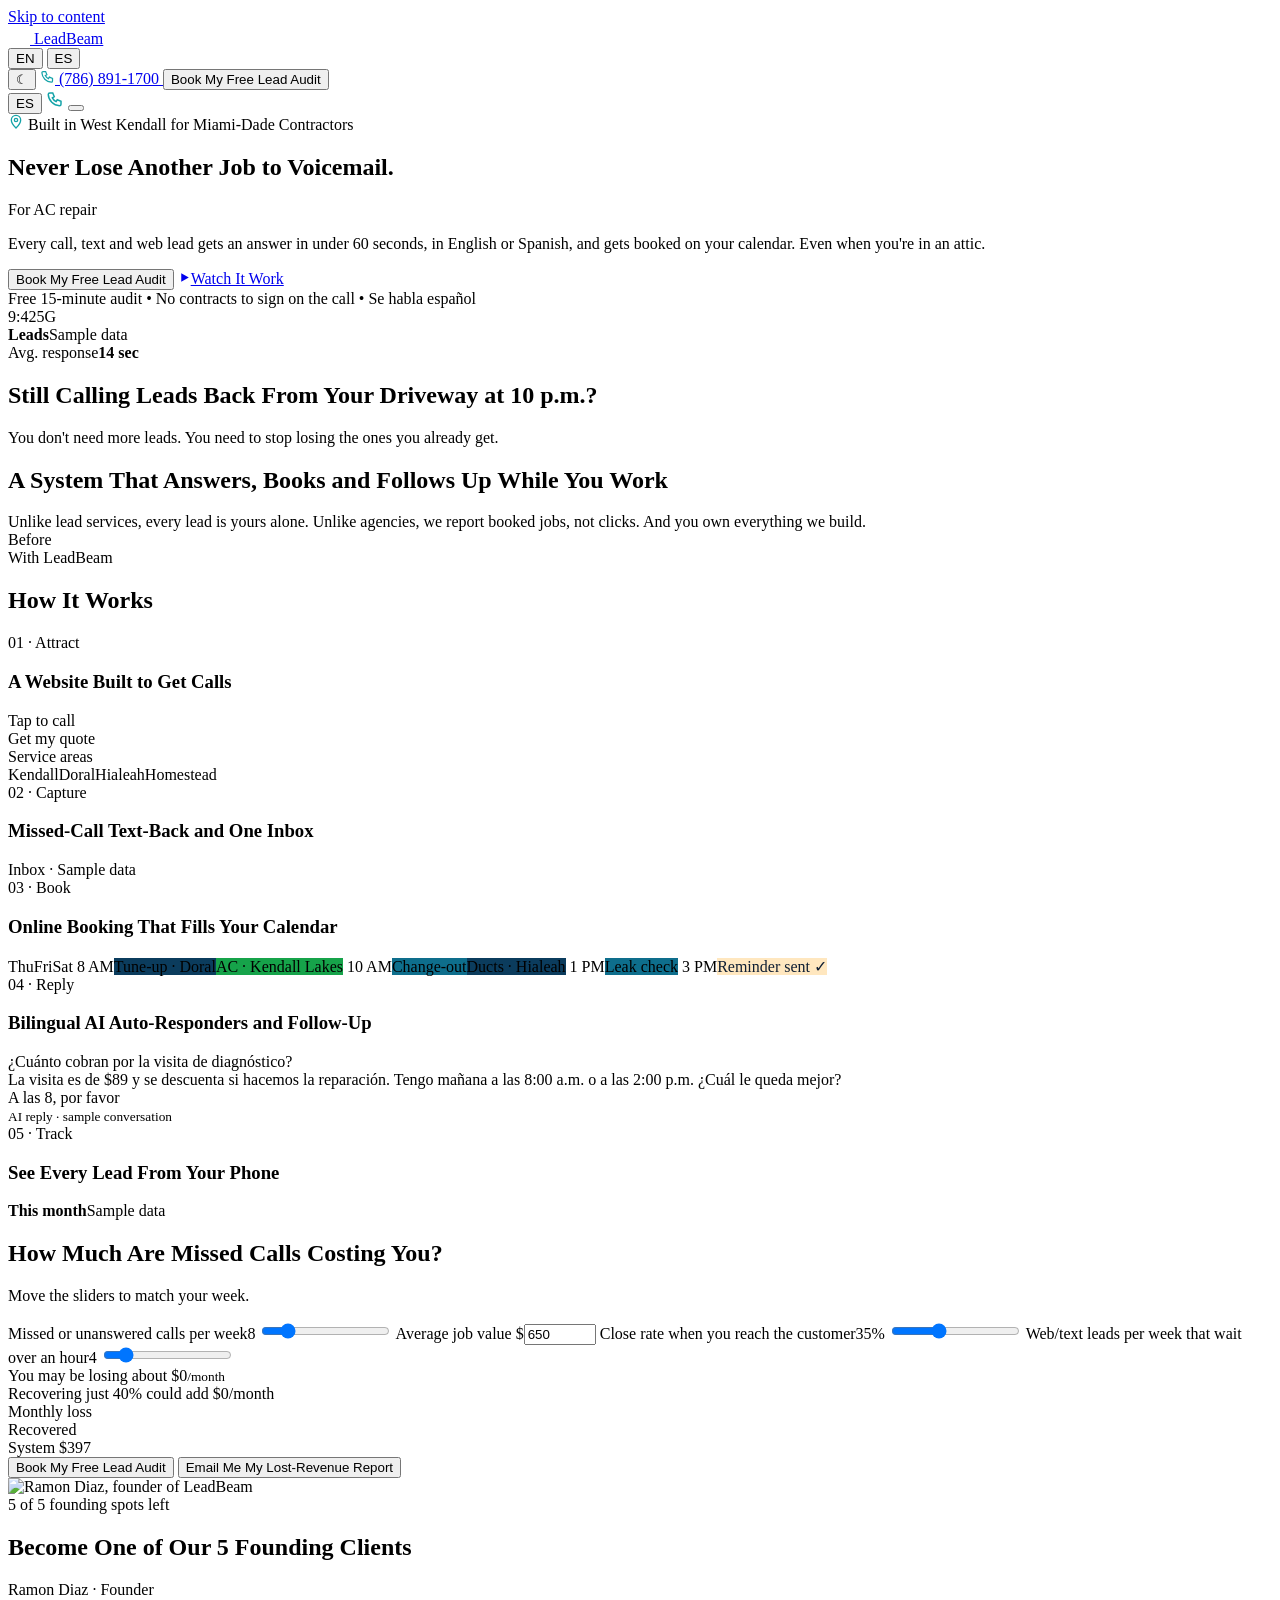
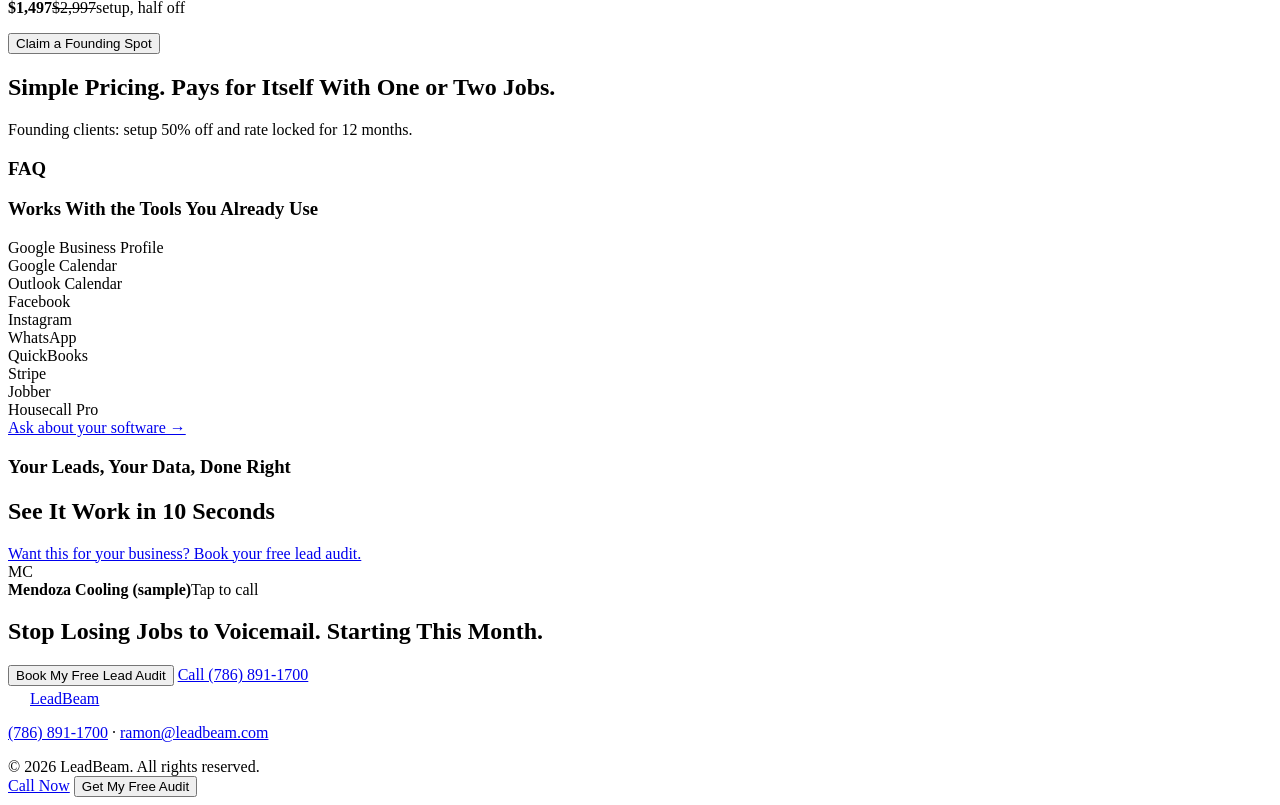
==== commit 8c2bda1d: "Remove video placeholder and portfolio link; update email; de-link placeholder pages - Remove the wa" ====
--- a/public/index.html
+++ b/public/index.html
@@ -40,7 +40,7 @@
   "name": "LeadBeam",
   "url": "https://leadtobooked.com/",
   "telephone": "+1-786-891-1700",
-  "email": "ramon@leadtobooked.com",
+  "email": "ramon@leadbeam.com",
   "areaServed": ["Kendall", "West Kendall", "Doral", "Hialeah", "Homestead", "Miami-Dade County"],
   "availableLanguage": ["English", "Spanish"],
   "founder": { "@type": "Person", "name": "Ramon Diaz" }
@@ -292,7 +292,6 @@
         <p data-t="foundTerms"></p>
         <button type="button" class="btn btn-cta" data-open-modal data-t="claim">Claim a Founding Spot</button>
       </div>
-      <a href="#" class="lnk" data-t="portfolio">See my past web work →</a>
     </div>
   </div>
 </section>
@@ -337,7 +336,6 @@
       <h2 class="h2" data-t="demoH2">See It Work in 10 Seconds</h2>
       <p class="p17" data-t="demoP"></p>
       <div class="demo-steps" data-list="demoSteps"></div>
-      <div class="video-ph" data-t="videoPh">walkthrough video · 90 sec · founder on camera + screen recording</div>
       <a href="#" class="lnk" data-open-modal data-t="demoLink">Want this for your business? Book your free lead audit.</a>
     </div>
     <div class="demo-phone">
@@ -376,7 +374,7 @@
         <a href="#top" class="logo" aria-label="LeadBeam, back to top"><svg class="logo-lines" viewBox="0 0 22 18" width="22" height="18" aria-hidden="true"><path d="M2 4h11M6 9h14M2 14h11"/></svg><span class="logo-word">Lead<span class="logo-grad">Beam</span></span></a>
         <p data-t="tagline"></p>
         <p data-t="area"></p>
-        <p class="contact"><a href="tel:+17868911700">(786) 891-1700</a> · <a href="mailto:ramon@leadtobooked.com">ramon@leadtobooked.com</a></p>
+        <p class="contact"><a href="tel:+17868911700">(786) 891-1700</a> · <a href="mailto:ramon@leadbeam.com">ramon@leadbeam.com</a></p>
       </div>
       <div style="display:contents" data-list="footCols"></div>
     </div>
@@ -425,7 +423,7 @@
         <label class="consent"><input type="checkbox" name="sms_consent" value="yes"><span data-t="consent">I agree to get text messages from LeadBeam about my audit. Message and data rates may apply. Reply STOP to opt out.</span></label>
         <p class="form-err" data-err1 role="alert" hidden></p>
         <button type="button" class="btn btn-cta btn-lg" data-next data-t="pickTime">Pick a Time →</button>
-        <div class="form-links"><a href="#" data-t="privacy">Privacy Policy</a> · <a href="#" data-t="smsTerms">SMS Terms</a></div>
+        <div class="form-links"><span data-t="privacy">Privacy Policy</span> · <span data-t="smsTerms">SMS Terms</span></div>
       </fieldset>
 
       <fieldset class="form-step" data-step="2" hidden>
